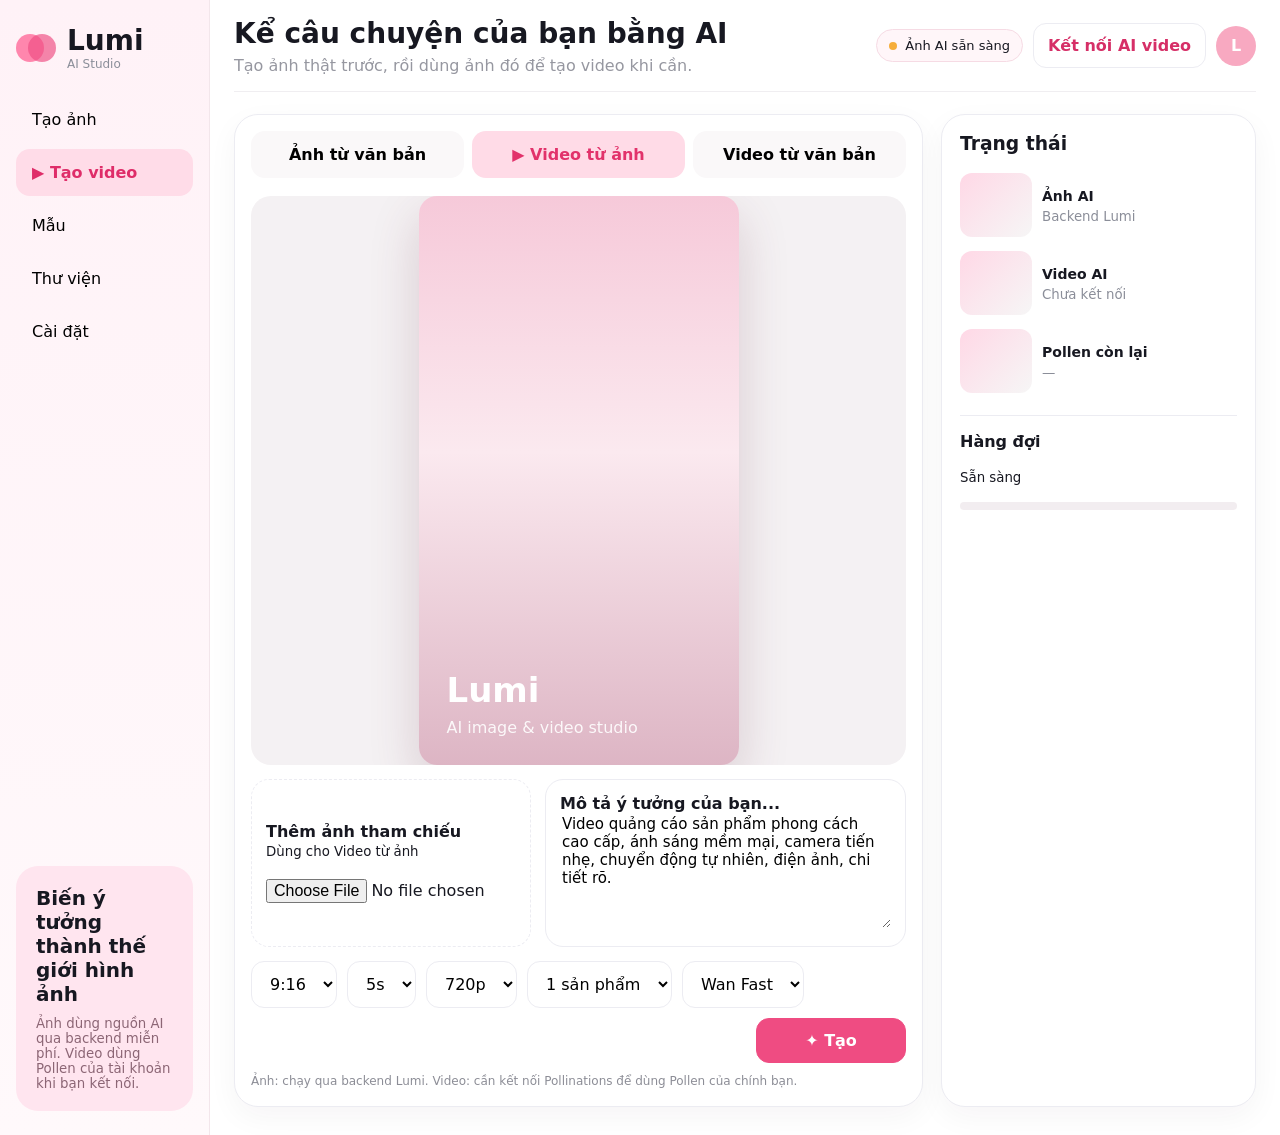
==== index.html @ 928ed97f "Deploy Lumi AI Studio web frontend" ====
<!doctype html>
<html lang="vi">
<head>
<meta charset="utf-8"/>
<meta name="viewport" content="width=device-width,initial-scale=1"/>
<title>Lumi — AI Studio</title>
<style>
:root{--p:#ef4c82;--p2:#ff88ad;--ps:#fff1f6;--t:#171821;--m:#8b8e99;--l:#ececf2;--ok:#20a765}
*{box-sizing:border-box}body{margin:0;font-family:Inter,system-ui,-apple-system,Segoe UI,sans-serif;color:var(--t);background:#fff}
button,select,textarea,input{font:inherit}.shell{min-height:100vh;display:grid;grid-template-columns:210px 1fr}
.side{background:linear-gradient(#fff2f7,#fff9fb);border-right:1px solid #f3e6eb;padding:24px 16px;display:flex;flex-direction:column;gap:22px}
.brand{display:flex;align-items:center;gap:11px;font-weight:800;font-size:28px}.logo{width:40px;height:30px;position:relative}.logo:before,.logo:after{content:"";position:absolute;width:28px;height:28px;border-radius:18px;background:#ff86ad;top:1px}.logo:after{left:12px;background:#ef4c82aa}
.sub{font-size:12px;color:var(--m);font-weight:500}.nav button{width:100%;border:0;background:transparent;padding:14px 16px;border-radius:14px;text-align:left;font-size:16px;margin:3px 0;cursor:pointer}.nav button.on{background:#ffdce8;color:#df2d69;font-weight:700}
.card{margin-top:auto;background:#ffe5ef;border-radius:22px;padding:20px;min-height:190px;display:flex;flex-direction:column;justify-content:flex-end}.card b{font-size:20px}.card small{color:#8c6675;margin-top:10px}
.main{padding:0 24px 28px;min-width:0}.top{min-height:92px;display:flex;gap:16px;align-items:center;justify-content:space-between;border-bottom:1px solid #f0eef1}.top h1{font-size:28px;margin:0}.top p{margin:6px 0 0;color:#9697a0}.user{display:flex;align-items:center;gap:10px;flex-wrap:wrap;justify-content:flex-end}.av{width:40px;height:40px;border-radius:50%;background:#f8a9c1;display:grid;place-items:center;color:white;font-weight:800}
.grid{display:grid;grid-template-columns:minmax(0,1fr) 315px;gap:18px;margin-top:22px}.panel,.history{border:1px solid var(--l);border-radius:24px;background:#fff;box-shadow:0 10px 30px #35222a0b}.panel{padding:16px;min-width:0}
.tabs{display:grid;grid-template-columns:repeat(3,1fr);gap:8px;max-width:660px;margin:auto}.tabs button{border:0;background:#faf8f9;padding:14px;border-radius:14px;font-weight:700;cursor:pointer}.tabs .on{background:#ffdbe7;color:#e2326b}
.preview{margin-top:18px;background:#f4f1f3;border-radius:20px;min-height:520px;display:grid;place-items:center;overflow:hidden;position:relative}
.poster{width:42%;min-width:320px;aspect-ratio:9/16;border-radius:18px;background:linear-gradient(180deg,#f6c9d9,#fbe9ef 45%,#ddb5c4);display:flex;align-items:end;padding:28px;color:white;box-shadow:0 20px 50px #6d314633}.poster h2{font-size:34px;margin:0 0 8px}.poster p{margin:0;opacity:.9}
.preview img,.preview video{max-width:100%;max-height:520px;border-radius:18px;display:block;box-shadow:0 20px 50px #6d314622;background:#111}
.loading{display:none;text-align:center;color:#6c6268}.spin{width:44px;height:44px;border:4px solid #f9cada;border-top-color:var(--p);border-radius:50%;animation:s 1s linear infinite;margin:0 auto 14px}@keyframes s{to{transform:rotate(360deg)}}
.form{display:grid;grid-template-columns:280px 1fr;gap:14px;margin-top:14px}.upload,.prompt{border:1px solid var(--l);border-radius:18px;padding:14px}.upload{display:grid;place-items:center;min-height:150px;border-style:dashed}.upload input{max-width:100%}.prompt textarea{width:100%;min-height:115px;border:0;resize:vertical;outline:0;font-size:15px}
.controls{display:flex;gap:10px;flex-wrap:wrap;margin-top:14px}.controls select,.controls button,.connect{border:1px solid var(--l);background:white;border-radius:13px;padding:12px 14px;cursor:pointer}.controls .go{margin-left:auto;background:var(--p);color:white;border-color:var(--p);font-weight:800;min-width:150px}
.history{padding:18px}.history h3{margin-top:0}.item{display:grid;grid-template-columns:72px 1fr;gap:10px;align-items:center;margin:14px 0}.thumb{height:64px;border-radius:12px;background:linear-gradient(135deg,#ffd8e6,#f6f6f6)}.item b{font-size:14px}.item small{display:block;color:var(--m);margin-top:4px}.queue{margin-top:22px;border-top:1px solid var(--l);padding-top:16px}.bar{height:8px;background:#f2edf0;border-radius:99px;overflow:hidden}.bar i{display:block;height:100%;width:0;background:var(--p);transition:.3s}
.badge{display:inline-flex;align-items:center;gap:8px;padding:8px 12px;border-radius:999px;background:#fff6f9;border:1px solid #f6dbe4;font-size:13px}.dot{width:8px;height:8px;border-radius:50%;background:#f6ae3b}.dot.ok{background:var(--ok)}
.connect{background:#fff;color:#d62f67;font-weight:700}.connect.connected{color:#178652;border-color:#ccebdc;background:#f4fff9}
.note{font-size:12px;color:#8c8d96;margin:10px 0 0;line-height:1.45}.toast{position:fixed;right:22px;bottom:22px;background:#201d20;color:white;padding:12px 16px;border-radius:12px;display:none;z-index:9;max-width:360px}.actions{position:absolute;right:14px;bottom:14px;display:none;gap:8px}.actions a{background:#fff;color:#222;text-decoration:none;border-radius:12px;padding:9px 12px;font-size:13px;font-weight:700;box-shadow:0 5px 20px #0002}
@media(max-width:980px){.shell{grid-template-columns:1fr}.side{display:none}.grid{grid-template-columns:1fr}.history{order:2}.form{grid-template-columns:1fr}.poster{width:58%}}@media(max-width:620px){.main{padding:0 12px 20px}.top{padding:14px 0;align-items:flex-start}.top h1{font-size:20px}.top p{font-size:12px}.user{gap:6px}.grid{margin-top:12px}.tabs{grid-template-columns:1fr}.preview{min-height:430px}.poster{width:78%;min-width:0}.controls .go{width:100%;margin-left:0}.badge{display:none}}
</style>
</head>
<body>
<div class="shell">
<aside class="side">
<div class="brand"><div class="logo"></div><div>Lumi<div class="sub">AI Studio</div></div></div>
<div class="nav"><button>Tạo ảnh</button><button class="on">▶ Tạo video</button><button>Mẫu</button><button>Thư viện</button><button>Cài đặt</button></div>
<div class="card"><b>Biến ý tưởng thành thế giới hình ảnh</b><small>Ảnh dùng nguồn AI qua backend miễn phí. Video dùng Pollen của tài khoản khi bạn kết nối.</small></div>
</aside>
<main class="main">
<header class="top">
<div><h1>Kể câu chuyện của bạn bằng AI</h1><p>Tạo ảnh thật trước, rồi dùng ảnh đó để tạo video khi cần.</p></div>
<div class="user">
<span class="badge"><span class="dot" id="statusDot"></span><span id="statusText">Ảnh AI sẵn sàng</span></span>
<button class="connect" id="connectBtn">Kết nối AI video</button>
<div class="av">L</div>
</div>
</header>
<section class="grid">
<div class="panel">
<div class="tabs"><button data-mode="image">Ảnh từ văn bản</button><button class="on" data-mode="i2v">▶ Video từ ảnh</button><button data-mode="t2v">Video từ văn bản</button></div>
<div class="preview" id="preview">
<div class="poster" id="poster"><div><h2>Lumi</h2><p>AI image & video studio</p></div></div>
<div class="loading" id="loading"><div class="spin"></div><b id="loadingTitle">Đang tạo...</b><p class="note" id="loadingNote">Có thể mất một lúc.</p></div>
<div class="actions" id="actions"><a id="downloadLink" download>⬇ Tải xuống</a></div>
</div>
<div class="form">
<label class="upload"><div><b>Thêm ảnh tham chiếu</b><br/><small>Dùng cho Video từ ảnh</small><br/><br/><input id="file" type="file" accept="image/*"/></div></label>
<div class="prompt"><b>Mô tả ý tưởng của bạn...</b><textarea id="prompt">Video quảng cáo sản phẩm phong cách cao cấp, ánh sáng mềm mại, camera tiến nhẹ, chuyển động tự nhiên, điện ảnh, chi tiết rõ.</textarea></div>
</div>
<div class="controls">
<select id="ratio"><option>9:16</option><option>16:9</option><option>1:1</option></select>
<select id="dur"><option value="5">5s</option><option value="8">8s</option></select>
<select id="res"><option>480p</option><option selected>720p</option></select>
<select id="batch"><option value="1">1 sản phẩm</option><option value="2">2 sản phẩm</option><option value="4">4 sản phẩm</option></select>
<select id="model"><option value="wan-fast">Wan Fast</option><option value="wan">Wan</option></select>
<button id="go" class="go">✦ Tạo</button>
</div>
<p class="note" id="costNote">Ảnh: chạy qua backend Lumi. Video: cần kết nối Pollinations để dùng Pollen của chính bạn.</p>
</div>
<aside class="history">
<h3>Trạng thái</h3>
<div class="item"><div class="thumb"></div><div><b>Ảnh AI</b><small>Backend Lumi</small></div></div>
<div class="item"><div class="thumb"></div><div><b>Video AI</b><small id="videoState">Chưa kết nối</small></div></div>
<div class="item"><div class="thumb"></div><div><b>Pollen còn lại</b><small id="balance">—</small></div></div>
<div class="queue"><b>Hàng đợi</b><p id="state"><small>Sẵn sàng</small></p><div class="bar"><i id="bar"></i></div></div>
</aside>
</section>
</main>
</div>
<div class="toast" id="toast"></div>
<script>
const API_BASE='https://bmesejpaguakqoabrqlg.supabase.co/functions/v1/lumi-web';
let mode='i2v', currentObjectUrl=null;
const $=id=>document.getElementById(id);
const toast=s=>{const t=$('toast');t.textContent=s;t.style.display='block';setTimeout(()=>t.style.display='none',3500)};
function setBusy(on,title,note){$('poster').style.display=on?'none':($('preview').querySelector('img,video')?'none':'flex');$('loading').style.display=on?'block':'none';$('loadingTitle').textContent=title||'Đang tạo...';$('loadingNote').textContent=note||'Có thể mất một lúc.';$('go').disabled=on;$('bar').style.width=on?'45%':'0'}
function clearResult(){document.querySelectorAll('#preview img,#preview video').forEach(x=>x.remove());$('actions').style.display='none';if(currentObjectUrl){URL.revokeObjectURL(currentObjectUrl);currentObjectUrl=null}}
function showBlob(blob,type){clearResult();currentObjectUrl=URL.createObjectURL(blob);let el;if(type.startsWith('video')){el=document.createElement('video');el.controls=true;el.autoplay=true;el.loop=true}else{el=document.createElement('img')}el.src=currentObjectUrl;$('preview').appendChild(el);$('downloadLink').href=currentObjectUrl;$('downloadLink').download=type.startsWith('video')?'lumi-video.mp4':'lumi-image.jpg';$('actions').style.display='flex';$('poster').style.display='none'}
function token(){return localStorage.getItem('lumi_pollinations_key')||''}
function setConnected(){const yes=!!token();$('connectBtn').textContent=yes?'✓ AI video đã kết nối':'Kết nối AI video';$('connectBtn').classList.toggle('connected',yes);$('statusDot').classList.toggle('ok',yes);$('statusText').textContent=yes?'Ảnh + Video AI':'Ảnh AI sẵn sàng';$('videoState').textContent=yes?'Đã kết nối':'Chưa kết nối';if(yes)refreshBalance();else $('balance').textContent='—'}
async function refreshBalance(){try{const r=await fetch('https://gen.pollinations.ai/account/balance',{headers:{Authorization:'Bearer '+token()}});if(!r.ok)throw 0;const j=await r.json();$('balance').textContent=(j.balance??'—')+' Pollen'}catch{$('balance').textContent='Không đọc được'}}
const params=new URLSearchParams(location.hash.slice(1));const returned=params.get('api_key');if(returned){localStorage.setItem('lumi_pollinations_key',returned);history.replaceState(null,'',location.pathname+location.search);toast('Đã kết nối AI video.');}
$('connectBtn').onclick=()=>{if(token()){if(confirm('Ngắt kết nối AI video khỏi Lumi?')){localStorage.removeItem('lumi_pollinations_key');setConnected()}return}const redirect=location.href.split('#')[0];const u='https://enter.pollinations.ai/authorize?redirect_uri='+encodeURIComponent(redirect)+'&models='+encodeURIComponent('wan-fast,wan')+'&expiry=7&budget=0.5';location.href=u}
document.querySelectorAll('.tabs button').forEach(b=>b.onclick=()=>{document.querySelectorAll('.tabs button').forEach(x=>x.classList.remove('on'));b.classList.add('on');mode=b.dataset.mode;$('model').style.display=mode==='image'?'none':'inline-block';$('dur').style.display=mode==='image'?'none':'inline-block';$('res').style.display=mode==='image'?'none':'inline-block';$('costNote').textContent=mode==='image'?'Ảnh chạy qua backend Lumi.':'Video cần kết nối Pollinations để dùng Pollen của chính bạn.'});
async function createImage(prompt,ratio){let wh=ratio==='9:16'?[768,1365]:ratio==='16:9'?[1365,768]:[1024,1024];const r=await fetch(API_BASE+'/api/image',{method:'POST',headers:{'content-type':'application/json'},body:JSON.stringify({prompt,width:wh[0],height:wh[1],seed:Math.floor(Math.random()*1e9)})});if(!r.ok)throw new Error(await r.text());return await r.blob()}
async function uploadReference(file){const fd=new FormData();fd.append('file',file);const r=await fetch('https://media.pollinations.ai/upload',{method:'POST',headers:{Authorization:'Bearer '+token()},body:fd});if(!r.ok)throw new Error('Upload ảnh thất bại: '+await r.text());return (await r.json()).url}
async function createVideo(prompt,ratio,duration,model,file){let imageUrl='';if(file)imageUrl=await uploadReference(file);let url='https://gen.pollinations.ai/video/'+encodeURIComponent(prompt)+'?model='+encodeURIComponent(model)+'&duration='+duration+'&aspectRatio='+encodeURIComponent(ratio);if(imageUrl)url+='&image='+encodeURIComponent(imageUrl);const r=await fetch(url,{headers:{Authorization:'Bearer '+token()}});if(!r.ok)throw new Error(await r.text());return await r.blob()}
$('go').onclick=async()=>{const prompt=$('prompt').value.trim();if(!prompt)return toast('Bạn chưa nhập mô tả.');const ratio=$('ratio').value;const n=Number($('batch').value);$('state').innerHTML='<small>Đang tạo '+n+' tác vụ...</small>';try{for(let i=0;i<n;i++){if(mode==='image'){setBusy(true,'Đang tạo ảnh '+(i+1)+'/'+n,'Ảnh có thể mất vài giây.');showBlob(await createImage(prompt,ratio),'image/jpeg')}else{if(!token()){toast('Hãy bấm “Kết nối AI video” trước.');return}const f=$('file').files[0];if(mode==='i2v'&&!f){toast('Video từ ảnh cần một ảnh tham chiếu.');return}setBusy(true,'Đang tạo video '+(i+1)+'/'+n,'Video có thể mất vài phút. Đừng đóng tab.');showBlob(await createVideo(prompt,ratio,$('dur').value,$('model').value,mode==='i2v'?f:null),'video/mp4')}}$('state').innerHTML='<small>Hoàn thành</small>';$('bar').style.width='100%';toast('Tạo xong.');if(token())refreshBalance()}catch(e){console.error(e);$('state').innerHTML='<small>Lỗi — thử lại sau</small>';toast('Không tạo được: '+String(e.message||e).slice(0,180))}finally{setBusy(false);setTimeout(()=>$('bar').style.width='0',1800)}}
setConnected();
</script>
</body></html>
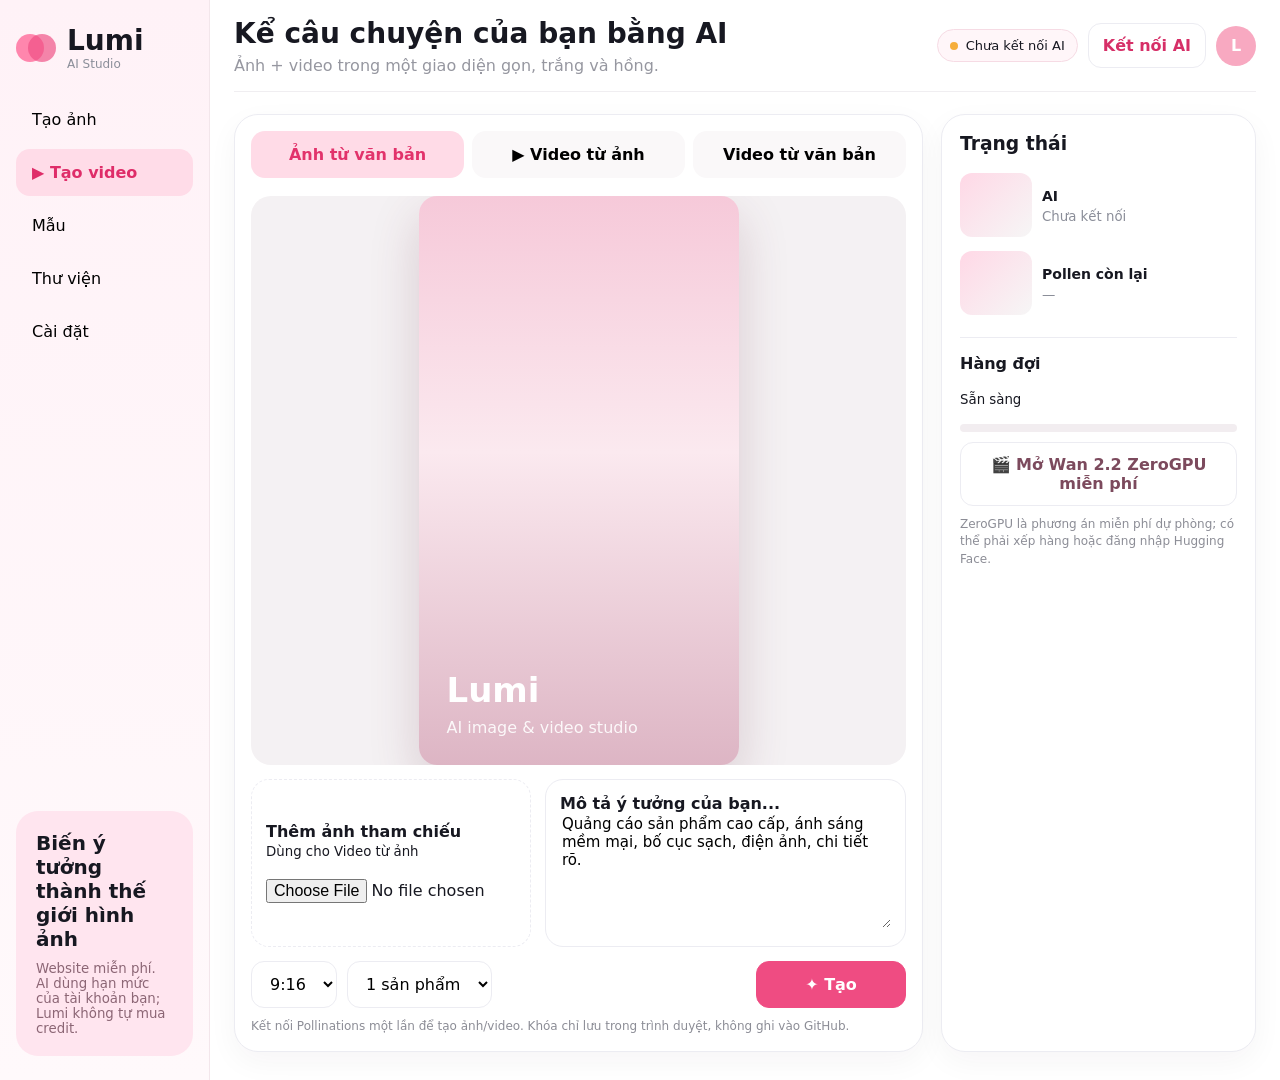
==== commit 1ee2fc36: "Fix Lumi hosting and update free AI connection flow" ====
--- a/index.html
+++ b/index.html
@@ -20,10 +20,10 @@
 .preview img,.preview video{max-width:100%;max-height:520px;border-radius:18px;display:block;box-shadow:0 20px 50px #6d314622;background:#111}
 .loading{display:none;text-align:center;color:#6c6268}.spin{width:44px;height:44px;border:4px solid #f9cada;border-top-color:var(--p);border-radius:50%;animation:s 1s linear infinite;margin:0 auto 14px}@keyframes s{to{transform:rotate(360deg)}}
 .form{display:grid;grid-template-columns:280px 1fr;gap:14px;margin-top:14px}.upload,.prompt{border:1px solid var(--l);border-radius:18px;padding:14px}.upload{display:grid;place-items:center;min-height:150px;border-style:dashed}.upload input{max-width:100%}.prompt textarea{width:100%;min-height:115px;border:0;resize:vertical;outline:0;font-size:15px}
-.controls{display:flex;gap:10px;flex-wrap:wrap;margin-top:14px}.controls select,.controls button,.connect{border:1px solid var(--l);background:white;border-radius:13px;padding:12px 14px;cursor:pointer}.controls .go{margin-left:auto;background:var(--p);color:white;border-color:var(--p);font-weight:800;min-width:150px}
+.controls{display:flex;gap:10px;flex-wrap:wrap;margin-top:14px}.controls select,.controls button,.connect,.freebtn{border:1px solid var(--l);background:white;border-radius:13px;padding:12px 14px;cursor:pointer}.controls .go{margin-left:auto;background:var(--p);color:white;border-color:var(--p);font-weight:800;min-width:150px}
 .history{padding:18px}.history h3{margin-top:0}.item{display:grid;grid-template-columns:72px 1fr;gap:10px;align-items:center;margin:14px 0}.thumb{height:64px;border-radius:12px;background:linear-gradient(135deg,#ffd8e6,#f6f6f6)}.item b{font-size:14px}.item small{display:block;color:var(--m);margin-top:4px}.queue{margin-top:22px;border-top:1px solid var(--l);padding-top:16px}.bar{height:8px;background:#f2edf0;border-radius:99px;overflow:hidden}.bar i{display:block;height:100%;width:0;background:var(--p);transition:.3s}
 .badge{display:inline-flex;align-items:center;gap:8px;padding:8px 12px;border-radius:999px;background:#fff6f9;border:1px solid #f6dbe4;font-size:13px}.dot{width:8px;height:8px;border-radius:50%;background:#f6ae3b}.dot.ok{background:var(--ok)}
-.connect{background:#fff;color:#d62f67;font-weight:700}.connect.connected{color:#178652;border-color:#ccebdc;background:#f4fff9}
+.connect{background:#fff;color:#d62f67;font-weight:700}.connect.connected{color:#178652;border-color:#ccebdc;background:#f4fff9}.freebtn{width:100%;margin-top:10px;color:#7c4a5d;font-weight:700}
 .note{font-size:12px;color:#8c8d96;margin:10px 0 0;line-height:1.45}.toast{position:fixed;right:22px;bottom:22px;background:#201d20;color:white;padding:12px 16px;border-radius:12px;display:none;z-index:9;max-width:360px}.actions{position:absolute;right:14px;bottom:14px;display:none;gap:8px}.actions a{background:#fff;color:#222;text-decoration:none;border-radius:12px;padding:9px 12px;font-size:13px;font-weight:700;box-shadow:0 5px 20px #0002}
 @media(max-width:980px){.shell{grid-template-columns:1fr}.side{display:none}.grid{grid-template-columns:1fr}.history{order:2}.form{grid-template-columns:1fr}.poster{width:58%}}@media(max-width:620px){.main{padding:0 12px 20px}.top{padding:14px 0;align-items:flex-start}.top h1{font-size:20px}.top p{font-size:12px}.user{gap:6px}.grid{margin-top:12px}.tabs{grid-template-columns:1fr}.preview{min-height:430px}.poster{width:78%;min-width:0}.controls .go{width:100%;margin-left:0}.badge{display:none}}
 </style>
@@ -33,20 +33,20 @@
 <aside class="side">
 <div class="brand"><div class="logo"></div><div>Lumi<div class="sub">AI Studio</div></div></div>
 <div class="nav"><button>Tạo ảnh</button><button class="on">▶ Tạo video</button><button>Mẫu</button><button>Thư viện</button><button>Cài đặt</button></div>
-<div class="card"><b>Biến ý tưởng thành thế giới hình ảnh</b><small>Ảnh dùng nguồn AI qua backend miễn phí. Video dùng Pollen của tài khoản khi bạn kết nối.</small></div>
+<div class="card"><b>Biến ý tưởng thành thế giới hình ảnh</b><small>Website miễn phí. AI dùng hạn mức của tài khoản bạn; Lumi không tự mua credit.</small></div>
 </aside>
 <main class="main">
 <header class="top">
-<div><h1>Kể câu chuyện của bạn bằng AI</h1><p>Tạo ảnh thật trước, rồi dùng ảnh đó để tạo video khi cần.</p></div>
+<div><h1>Kể câu chuyện của bạn bằng AI</h1><p>Ảnh + video trong một giao diện gọn, trắng và hồng.</p></div>
 <div class="user">
-<span class="badge"><span class="dot" id="statusDot"></span><span id="statusText">Ảnh AI sẵn sàng</span></span>
-<button class="connect" id="connectBtn">Kết nối AI video</button>
+<span class="badge"><span class="dot" id="statusDot"></span><span id="statusText">Chưa kết nối AI</span></span>
+<button class="connect" id="connectBtn">Kết nối AI</button>
 <div class="av">L</div>
 </div>
 </header>
 <section class="grid">
 <div class="panel">
-<div class="tabs"><button data-mode="image">Ảnh từ văn bản</button><button class="on" data-mode="i2v">▶ Video từ ảnh</button><button data-mode="t2v">Video từ văn bản</button></div>
+<div class="tabs"><button class="on" data-mode="image">Ảnh từ văn bản</button><button data-mode="i2v">▶ Video từ ảnh</button><button data-mode="t2v">Video từ văn bản</button></div>
 <div class="preview" id="preview">
 <div class="poster" id="poster"><div><h2>Lumi</h2><p>AI image & video studio</p></div></div>
 <div class="loading" id="loading"><div class="spin"></div><b id="loadingTitle">Đang tạo...</b><p class="note" id="loadingNote">Có thể mất một lúc.</p></div>
@@ -54,47 +54,47 @@
 </div>
 <div class="form">
 <label class="upload"><div><b>Thêm ảnh tham chiếu</b><br/><small>Dùng cho Video từ ảnh</small><br/><br/><input id="file" type="file" accept="image/*"/></div></label>
-<div class="prompt"><b>Mô tả ý tưởng của bạn...</b><textarea id="prompt">Video quảng cáo sản phẩm phong cách cao cấp, ánh sáng mềm mại, camera tiến nhẹ, chuyển động tự nhiên, điện ảnh, chi tiết rõ.</textarea></div>
+<div class="prompt"><b>Mô tả ý tưởng của bạn...</b><textarea id="prompt">Quảng cáo sản phẩm cao cấp, ánh sáng mềm mại, bố cục sạch, điện ảnh, chi tiết rõ.</textarea></div>
 </div>
 <div class="controls">
 <select id="ratio"><option>9:16</option><option>16:9</option><option>1:1</option></select>
-<select id="dur"><option value="5">5s</option><option value="8">8s</option></select>
-<select id="res"><option>480p</option><option selected>720p</option></select>
+<select id="dur" style="display:none"><option value="5">5s</option></select>
 <select id="batch"><option value="1">1 sản phẩm</option><option value="2">2 sản phẩm</option><option value="4">4 sản phẩm</option></select>
-<select id="model"><option value="wan-fast">Wan Fast</option><option value="wan">Wan</option></select>
+<select id="model" style="display:none"><option value="wan-fast">Wan Fast</option><option value="wan">Wan</option></select>
 <button id="go" class="go">✦ Tạo</button>
 </div>
-<p class="note" id="costNote">Ảnh: chạy qua backend Lumi. Video: cần kết nối Pollinations để dùng Pollen của chính bạn.</p>
+<p class="note" id="costNote">Kết nối Pollinations một lần để tạo ảnh/video. Khóa chỉ lưu trong trình duyệt, không ghi vào GitHub.</p>
 </div>
 <aside class="history">
 <h3>Trạng thái</h3>
-<div class="item"><div class="thumb"></div><div><b>Ảnh AI</b><small>Backend Lumi</small></div></div>
-<div class="item"><div class="thumb"></div><div><b>Video AI</b><small id="videoState">Chưa kết nối</small></div></div>
+<div class="item"><div class="thumb"></div><div><b>AI</b><small id="aiState">Chưa kết nối</small></div></div>
 <div class="item"><div class="thumb"></div><div><b>Pollen còn lại</b><small id="balance">—</small></div></div>
 <div class="queue"><b>Hàng đợi</b><p id="state"><small>Sẵn sàng</small></p><div class="bar"><i id="bar"></i></div></div>
+<button class="freebtn" id="hfBtn">🎬 Mở Wan 2.2 ZeroGPU miễn phí</button>
+<p class="note">ZeroGPU là phương án miễn phí dự phòng; có thể phải xếp hàng hoặc đăng nhập Hugging Face.</p>
 </aside>
 </section>
 </main>
 </div>
 <div class="toast" id="toast"></div>
 <script>
-const API_BASE='https://bmesejpaguakqoabrqlg.supabase.co/functions/v1/lumi-web';
-let mode='i2v', currentObjectUrl=null;
+let mode='image', currentObjectUrl=null;
 const $=id=>document.getElementById(id);
-const toast=s=>{const t=$('toast');t.textContent=s;t.style.display='block';setTimeout(()=>t.style.display='none',3500)};
+const toast=s=>{const t=$('toast');t.textContent=s;t.style.display='block';setTimeout(()=>t.style.display='none',4000)};
 function setBusy(on,title,note){$('poster').style.display=on?'none':($('preview').querySelector('img,video')?'none':'flex');$('loading').style.display=on?'block':'none';$('loadingTitle').textContent=title||'Đang tạo...';$('loadingNote').textContent=note||'Có thể mất một lúc.';$('go').disabled=on;$('bar').style.width=on?'45%':'0'}
 function clearResult(){document.querySelectorAll('#preview img,#preview video').forEach(x=>x.remove());$('actions').style.display='none';if(currentObjectUrl){URL.revokeObjectURL(currentObjectUrl);currentObjectUrl=null}}
 function showBlob(blob,type){clearResult();currentObjectUrl=URL.createObjectURL(blob);let el;if(type.startsWith('video')){el=document.createElement('video');el.controls=true;el.autoplay=true;el.loop=true}else{el=document.createElement('img')}el.src=currentObjectUrl;$('preview').appendChild(el);$('downloadLink').href=currentObjectUrl;$('downloadLink').download=type.startsWith('video')?'lumi-video.mp4':'lumi-image.jpg';$('actions').style.display='flex';$('poster').style.display='none'}
 function token(){return localStorage.getItem('lumi_pollinations_key')||''}
-function setConnected(){const yes=!!token();$('connectBtn').textContent=yes?'✓ AI video đã kết nối':'Kết nối AI video';$('connectBtn').classList.toggle('connected',yes);$('statusDot').classList.toggle('ok',yes);$('statusText').textContent=yes?'Ảnh + Video AI':'Ảnh AI sẵn sàng';$('videoState').textContent=yes?'Đã kết nối':'Chưa kết nối';if(yes)refreshBalance();else $('balance').textContent='—'}
+function setConnected(){const yes=!!token();$('connectBtn').textContent=yes?'✓ AI đã kết nối':'Kết nối AI';$('connectBtn').classList.toggle('connected',yes);$('statusDot').classList.toggle('ok',yes);$('statusText').textContent=yes?'AI đã kết nối':'Chưa kết nối AI';$('aiState').textContent=yes?'Sẵn sàng':'Chưa kết nối';if(yes)refreshBalance();else $('balance').textContent='—'}
 async function refreshBalance(){try{const r=await fetch('https://gen.pollinations.ai/account/balance',{headers:{Authorization:'Bearer '+token()}});if(!r.ok)throw 0;const j=await r.json();$('balance').textContent=(j.balance??'—')+' Pollen'}catch{$('balance').textContent='Không đọc được'}}
-const params=new URLSearchParams(location.hash.slice(1));const returned=params.get('api_key');if(returned){localStorage.setItem('lumi_pollinations_key',returned);history.replaceState(null,'',location.pathname+location.search);toast('Đã kết nối AI video.');}
-$('connectBtn').onclick=()=>{if(token()){if(confirm('Ngắt kết nối AI video khỏi Lumi?')){localStorage.removeItem('lumi_pollinations_key');setConnected()}return}const redirect=location.href.split('#')[0];const u='https://enter.pollinations.ai/authorize?redirect_uri='+encodeURIComponent(redirect)+'&models='+encodeURIComponent('wan-fast,wan')+'&expiry=7&budget=0.5';location.href=u}
-document.querySelectorAll('.tabs button').forEach(b=>b.onclick=()=>{document.querySelectorAll('.tabs button').forEach(x=>x.classList.remove('on'));b.classList.add('on');mode=b.dataset.mode;$('model').style.display=mode==='image'?'none':'inline-block';$('dur').style.display=mode==='image'?'none':'inline-block';$('res').style.display=mode==='image'?'none':'inline-block';$('costNote').textContent=mode==='image'?'Ảnh chạy qua backend Lumi.':'Video cần kết nối Pollinations để dùng Pollen của chính bạn.'});
-async function createImage(prompt,ratio){let wh=ratio==='9:16'?[768,1365]:ratio==='16:9'?[1365,768]:[1024,1024];const r=await fetch(API_BASE+'/api/image',{method:'POST',headers:{'content-type':'application/json'},body:JSON.stringify({prompt,width:wh[0],height:wh[1],seed:Math.floor(Math.random()*1e9)})});if(!r.ok)throw new Error(await r.text());return await r.blob()}
+const params=new URLSearchParams(location.hash.slice(1));const returned=params.get('api_key');if(returned){localStorage.setItem('lumi_pollinations_key',returned);history.replaceState(null,'',location.pathname+location.search);toast('Đã kết nối AI.');}
+$('connectBtn').onclick=()=>{if(token()){if(confirm('Ngắt kết nối AI khỏi Lumi?')){localStorage.removeItem('lumi_pollinations_key');setConnected()}return}const redirect=location.href.split('#')[0];const u='https://enter.pollinations.ai/authorize?redirect_uri='+encodeURIComponent(redirect)+'&models='+encodeURIComponent('flux,wan-fast,wan')+'&expiry=7&budget=0.5';location.href=u}
+$('hfBtn').onclick=()=>window.open('https://huggingface.co/spaces/zerogpu-aoti/wan2-2-fp8da-aoti-faster','_blank');
+document.querySelectorAll('.tabs button').forEach(b=>b.onclick=()=>{document.querySelectorAll('.tabs button').forEach(x=>x.classList.remove('on'));b.classList.add('on');mode=b.dataset.mode;$('model').style.display=mode==='image'?'none':'inline-block';$('dur').style.display=mode==='image'?'none':'inline-block';$('costNote').textContent=mode==='image'?'Ảnh dùng model Flux qua tài khoản Pollinations của bạn.':'Video dùng Wan; nếu hết hạn mức, dùng nút ZeroGPU miễn phí bên phải.'});
 async function uploadReference(file){const fd=new FormData();fd.append('file',file);const r=await fetch('https://media.pollinations.ai/upload',{method:'POST',headers:{Authorization:'Bearer '+token()},body:fd});if(!r.ok)throw new Error('Upload ảnh thất bại: '+await r.text());return (await r.json()).url}
-async function createVideo(prompt,ratio,duration,model,file){let imageUrl='';if(file)imageUrl=await uploadReference(file);let url='https://gen.pollinations.ai/video/'+encodeURIComponent(prompt)+'?model='+encodeURIComponent(model)+'&duration='+duration+'&aspectRatio='+encodeURIComponent(ratio);if(imageUrl)url+='&image='+encodeURIComponent(imageUrl);const r=await fetch(url,{headers:{Authorization:'Bearer '+token()}});if(!r.ok)throw new Error(await r.text());return await r.blob()}
-$('go').onclick=async()=>{const prompt=$('prompt').value.trim();if(!prompt)return toast('Bạn chưa nhập mô tả.');const ratio=$('ratio').value;const n=Number($('batch').value);$('state').innerHTML='<small>Đang tạo '+n+' tác vụ...</small>';try{for(let i=0;i<n;i++){if(mode==='image'){setBusy(true,'Đang tạo ảnh '+(i+1)+'/'+n,'Ảnh có thể mất vài giây.');showBlob(await createImage(prompt,ratio),'image/jpeg')}else{if(!token()){toast('Hãy bấm “Kết nối AI video” trước.');return}const f=$('file').files[0];if(mode==='i2v'&&!f){toast('Video từ ảnh cần một ảnh tham chiếu.');return}setBusy(true,'Đang tạo video '+(i+1)+'/'+n,'Video có thể mất vài phút. Đừng đóng tab.');showBlob(await createVideo(prompt,ratio,$('dur').value,$('model').value,mode==='i2v'?f:null),'video/mp4')}}$('state').innerHTML='<small>Hoàn thành</small>';$('bar').style.width='100%';toast('Tạo xong.');if(token())refreshBalance()}catch(e){console.error(e);$('state').innerHTML='<small>Lỗi — thử lại sau</small>';toast('Không tạo được: '+String(e.message||e).slice(0,180))}finally{setBusy(false);setTimeout(()=>$('bar').style.width='0',1800)}}
+async function createImage(prompt,ratio){let wh=ratio==='9:16'?[768,1365]:ratio==='16:9'?[1365,768]:[1024,1024];const url='https://gen.pollinations.ai/image/'+encodeURIComponent(prompt)+'?model=flux&width='+wh[0]+'&height='+wh[1]+'&seed='+Math.floor(Math.random()*1e9);const r=await fetch(url,{headers:{Authorization:'Bearer '+token()}});if(!r.ok)throw new Error(await r.text());return await r.blob()}
+async function createVideo(prompt,ratio,model,file){let imageUrl='';if(file)imageUrl=await uploadReference(file);let url='https://gen.pollinations.ai/video/'+encodeURIComponent(prompt)+'?model='+encodeURIComponent(model)+'&duration=5&aspectRatio='+encodeURIComponent(ratio);if(imageUrl)url+='&image='+encodeURIComponent(imageUrl);const r=await fetch(url,{headers:{Authorization:'Bearer '+token()}});if(!r.ok)throw new Error(await r.text());return await r.blob()}
+$('go').onclick=async()=>{const prompt=$('prompt').value.trim();if(!prompt)return toast('Bạn chưa nhập mô tả.');if(!token()){toast('Bấm “Kết nối AI” trước nhé.');return}const ratio=$('ratio').value;const n=Number($('batch').value);$('state').innerHTML='<small>Đang tạo '+n+' tác vụ...</small>';try{for(let i=0;i<n;i++){if(mode==='image'){setBusy(true,'Đang tạo ảnh '+(i+1)+'/'+n,'Flux đang xử lý...');showBlob(await createImage(prompt,ratio),'image/jpeg')}else{const f=$('file').files[0];if(mode==='i2v'&&!f){toast('Video từ ảnh cần một ảnh tham chiếu.');return}setBusy(true,'Đang tạo video '+(i+1)+'/'+n,'Wan có thể mất vài phút.');showBlob(await createVideo(prompt,ratio,$('model').value,mode==='i2v'?f:null),'video/mp4')}}$('state').innerHTML='<small>Hoàn thành</small>';$('bar').style.width='100%';toast('Tạo xong.');refreshBalance()}catch(e){console.error(e);$('state').innerHTML='<small>Lỗi — thử ZeroGPU nếu hết hạn mức</small>';toast('Không tạo được: '+String(e.message||e).slice(0,180))}finally{setBusy(false);setTimeout(()=>$('bar').style.width='0',1800)}}
 setConnected();
 </script>
 </body></html>
